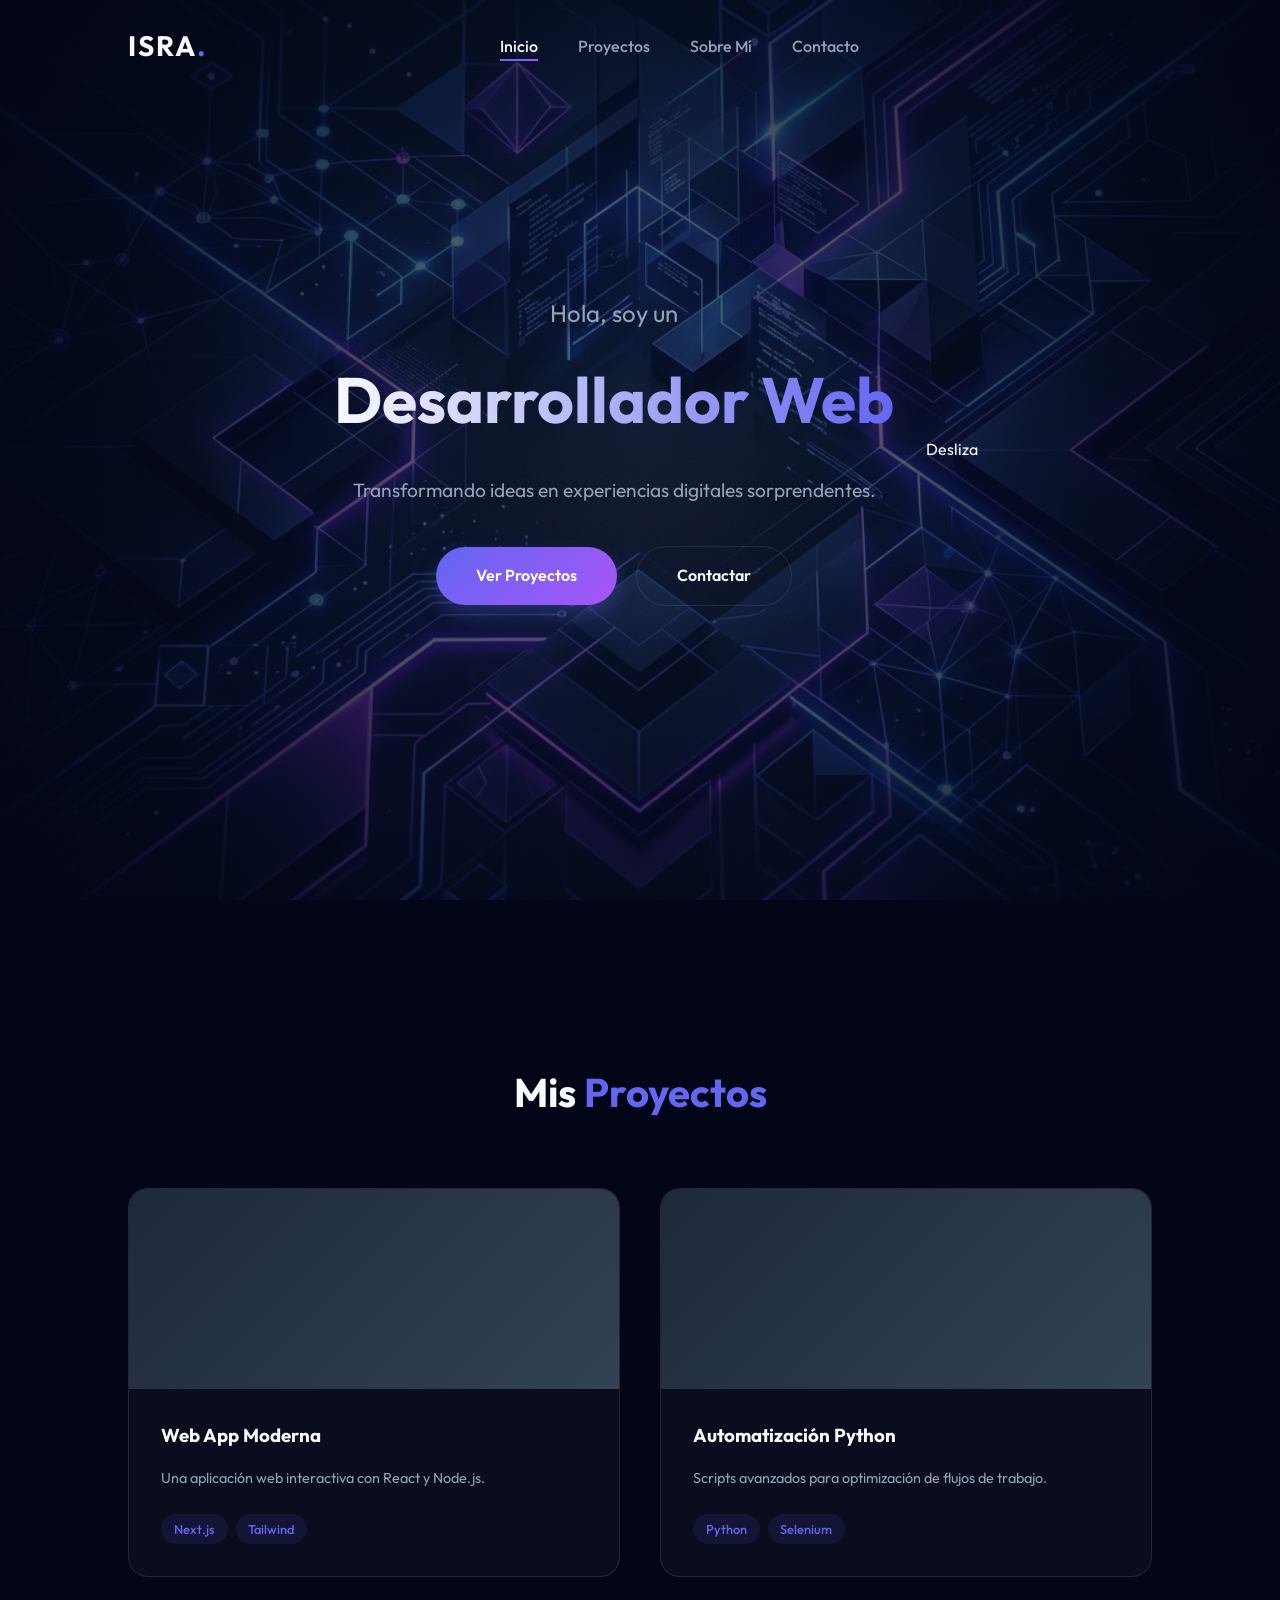
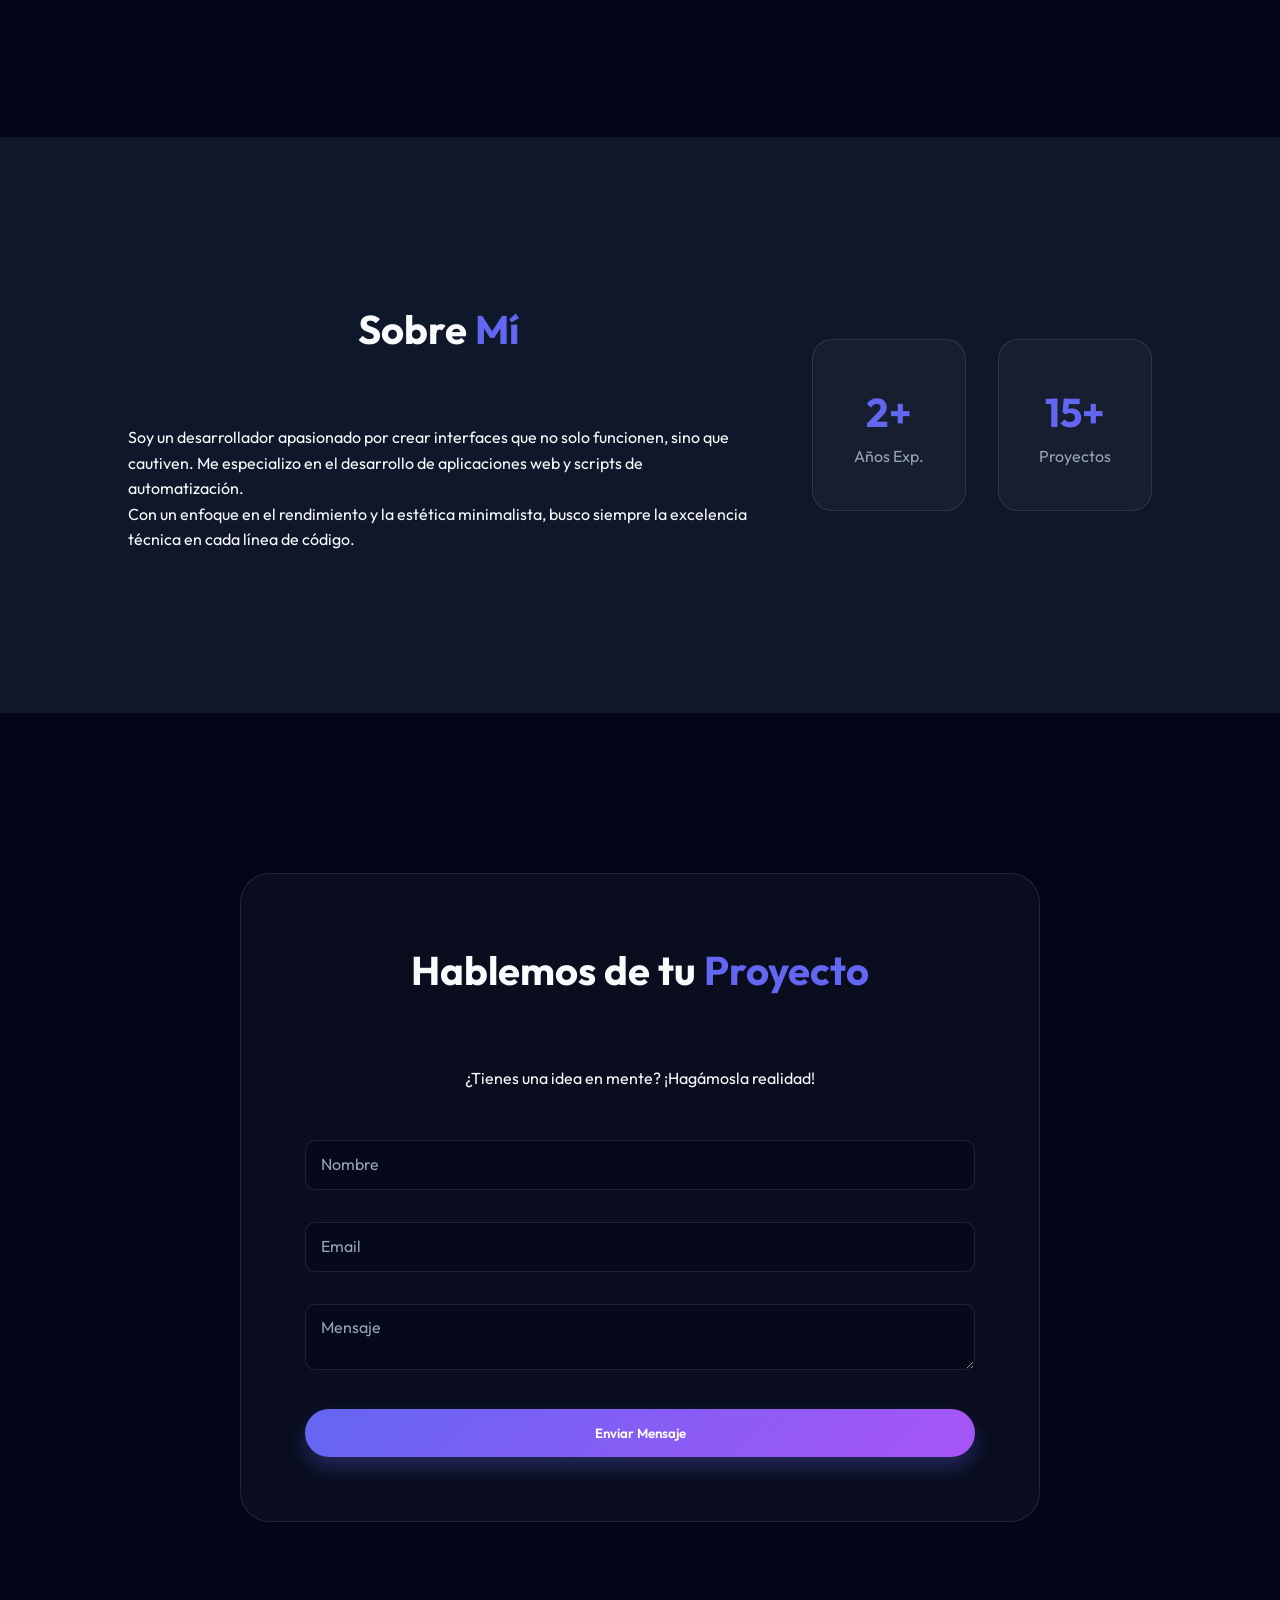
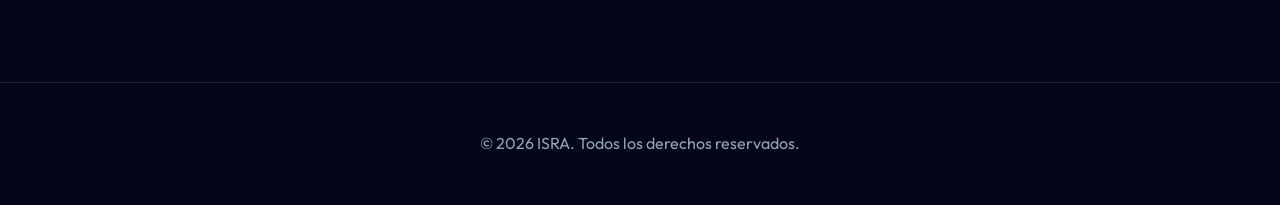
==== index.html @ c0fc1afe "feat: setup portfolio with premium design, SEO and Git prep" ====
<!DOCTYPE html>
<html lang="es">
<head>
    <meta charset="UTF-8">
    <meta name="viewport" content="width=device-width, initial-scale=1.0">
    <meta name="description" content="Desarrollador Full Stack & Especialista en Automatización - Transformando ideas en experiencias digitales sorprendentes.">
    
    <!-- Open Graph / Facebook -->
    <meta property="og:type" content="website">
    <meta property="og:url" content="https://tu-usuario.github.io/portafolio/">
    <meta property="og:title" content="ISRA | Desarrollador Interactivo">
    <meta property="og:description" content="Explora mis proyectos y habilidades en desarrollo web y automatización.">
    <meta property="og:image" content="assets/hero-bg.png">

    <!-- Twitter -->
    <meta property="twitter:card" content="summary_large_image">
    <meta property="twitter:title" content="ISRA | Desarrollador Interactivo">
    <meta property="twitter:description" content="Explora mis proyectos y habilidades en desarrollo web y automatización.">
    <meta property="twitter:image" content="assets/hero-bg.png">

    <title>ISRA | Portafolio Interactivo</title>
    
    <!-- Favicon -->
    <link rel="icon" type="image/png" href="assets/favicon.png">
    
    <!-- Google Fonts -->
    <link href="https://fonts.googleapis.com/css2?family=Outfit:wght@300;400;600;700&display=swap" rel="stylesheet">
    <link rel="stylesheet" href="style.css">
</head>
<body>
    <div class="cursor-glow"></div>
    
    <nav id="navbar">
        <div class="logo">ISRA<span>.</span></div>
        <ul class="nav-links">
            <li><a href="#home" class="active">Inicio</a></li>
            <li><a href="#projects">Proyectos</a></li>
            <li><a href="#about">Sobre Mí</a></li>
            <li><a href="#contact">Contacto</a></li>
        </ul>
        <div class="menu-toggle" id="mobile-menu">
            <span class="bar"></span>
            <span class="bar"></span>
            <span class="bar"></span>
        </div>
    </nav>

    <header id="home" class="hero-section">
        <div class="hero-content">
            <h2 class="reveal-text">Hola, soy un</h2>
            <h1 id="typing-text"></h1>
            <p class="reveal-text delay-1">Transformando ideas en experiencias digitales sorprendentes.</p>
            <div class="hero-btns reveal-text delay-2">
                <a href="#projects" class="btn btn-primary">Ver Proyectos</a>
                <a href="#contact" class="btn btn-secondary">Contactar</a>
            </div>
        </div>
        <div class="scroll-indicator">
            <div class="mouse"></div>
            <span>Desliza</span>
        </div>
    </header>

    <main>
        <section id="projects" class="section">
            <div class="container">
                <h2 class="section-title">Mis <span>Proyectos</span></h2>
                <div class="projects-grid">
                    <div class="project-card reveal">
                        <div class="project-img">
                            <div class="overlay"><span>Ver Detalles</span></div>
                        </div>
                        <div class="project-info">
                            <h3>Web App Moderna</h3>
                            <p>Una aplicación web interactiva con React y Node.js.</p>
                            <div class="tags">
                                <span class="tag">Next.js</span>
                                <span class="tag">Tailwind</span>
                            </div>
                        </div>
                    </div>
                    <div class="project-card reveal">
                        <div class="project-img">
                            <div class="overlay"><span>Ver Detalles</span></div>
                        </div>
                        <div class="project-info">
                            <h3>Automatización Python</h3>
                            <p>Scripts avanzados para optimización de flujos de trabajo.</p>
                            <div class="tags">
                                <span class="tag">Python</span>
                                <span class="tag">Selenium</span>
                            </div>
                        </div>
                    </div>
                </div>
            </div>
        </section>

        <section id="about" class="section alt-bg">
            <div class="container about-flex">
                <div class="about-text reveal">
                    <h2 class="section-title">Sobre <span>Mí</span></h2>
                    <p>Soy un desarrollador apasionado por crear interfaces que no solo funcionen, sino que cautiven. Me especializo en el desarrollo de aplicaciones web y scripts de automatización.</p>
                    <p>Con un enfoque en el rendimiento y la estética minimalista, busco siempre la excelencia técnica en cada línea de código.</p>
                </div>
                <div class="about-stats reveal delay-1">
                    <div class="stat-item">
                        <span class="number">2+</span>
                        <span class="label">Años Exp.</span>
                    </div>
                    <div class="stat-item">
                        <span class="number">15+</span>
                        <span class="label">Proyectos</span>
                    </div>
                </div>
            </div>
        </section>

        <section id="contact" class="section">
            <div class="container">
                <div class="contact-card reveal">
                    <h2 class="section-title">Hablemos de tu <span>Proyecto</span></h2>
                    <p>¿Tienes una idea en mente? ¡Hagámosla realidad!</p>
                    <form id="contact-form">
                        <div class="form-group">
                            <input type="text" id="name" required placeholder=" ">
                            <label for="name">Nombre</label>
                        </div>
                        <div class="form-group">
                            <input type="email" id="email" required placeholder=" ">
                            <label for="email">Email</label>
                        </div>
                        <div class="form-group">
                            <textarea id="message" required placeholder=" "></textarea>
                            <label for="message">Mensaje</label>
                        </div>
                        <button type="submit" class="btn btn-primary">Enviar Mensaje</button>
                    </form>
                </div>
            </div>
        </section>
    </main>

    <footer class="footer">
        <p>&copy; 2026 ISRA. Todos los derechos reservados.</p>
    </footer>

    <script src="script.js"></script>
</body>
</html>
---- style.css ----
:root {
    --primary-color: #6366f1;
    --secondary-color: #a855f7;
    --bg-dark: #0f172a;
    --bg-darker: #020617;
    --text-light: #f8fafc;
    --text-muted: #94a3b8;
    --glass-bg: rgba(255, 255, 255, 0.03);
    --glass-border: rgba(255, 255, 255, 0.1);
    --transition: all 0.3s cubic-bezier(0.4, 0, 0.2, 1);
}

* {
    margin: 0;
    padding: 0;
    box-sizing: border-box;
    font-family: 'Outfit', sans-serif;
}

html {
    scroll-behavior: smooth;
}

body {
    background-color: var(--bg-darker);
    color: var(--text-light);
    line-height: 1.6;
    overflow-x: hidden;
}

/* Cursor Glow */
.cursor-glow {
    position: fixed;
    width: 300px;
    height: 300px;
    background: radial-gradient(circle, rgba(99, 102, 241, 0.15) 0%, transparent 70%);
    border-radius: 50%;
    pointer-events: none;
    z-index: -1;
    transform: translate(-50%, -50%);
    transition: width 0.3s, height 0.3s;
}

/* Navbar */
nav {
    position: fixed;
    top: 0;
    width: 100%;
    padding: 1.5rem 10%;
    display: flex;
    justify-content: space-between;
    align-items: center;
    z-index: 1000;
    transition: var(--transition);
    background: transparent;
}

nav.scrolled {
    background: rgba(2, 6, 23, 0.8);
    backdrop-filter: blur(10px);
    padding: 1rem 10%;
    border-bottom: 1px solid var(--glass-border);
}

.logo {
    font-size: 1.75rem;
    font-weight: 700;
    letter-spacing: 2px;
}

.logo span {
    color: var(--primary-color);
}

.nav-links {
    display: flex;
    list-style: none;
    gap: 2.5rem;
}

.nav-links a {
    text-decoration: none;
    color: var(--text-muted);
    font-weight: 500;
    transition: var(--transition);
    position: relative;
}

.nav-links a:hover, .nav-links a.active {
    color: var(--text-light);
}

.nav-links a::after {
    content: '';
    position: absolute;
    bottom: -5px;
    left: 0;
    width: 0;
    height: 2px;
    background: linear-gradient(90deg, var(--primary-color), var(--secondary-color));
    transition: var(--transition);
}

.nav-links a:hover::after, .nav-links a.active::after {
    width: 100%;
}

/* Hero Section */
.hero-section {
    height: 100vh;
    display: flex;
    align-items: center;
    justify-content: center;
    text-align: center;
    position: relative;
    background: radial-gradient(circle at center, rgba(15, 23, 42, 0.5) 0%, var(--bg-darker) 100%),
                url('assets/hero-bg.png') no-repeat center center/cover;
}

.hero-content {
    max-width: 800px;
    padding: 0 2rem;
    z-index: 10;
}

.hero-content h2 {
    font-size: 1.5rem;
    font-weight: 400;
    color: var(--text-muted);
    margin-bottom: 1rem;
}

.hero-content h1 {
    font-size: 4rem;
    font-weight: 700;
    margin-bottom: 1.5rem;
    background: linear-gradient(to right, var(--text-light), var(--primary-color));
    -webkit-background-clip: text;
    -webkit-text-fill-color: transparent;
}

.hero-content p {
    font-size: 1.2rem;
    color: var(--text-muted);
    margin-bottom: 2.5rem;
}

.btn {
    padding: 1rem 2.5rem;
    border-radius: 50px;
    font-weight: 600;
    text-decoration: none;
    transition: var(--transition);
    display: inline-block;
}

.btn-primary {
    background: linear-gradient(135deg, var(--primary-color), var(--secondary-color));
    color: white;
    border: none;
    box-shadow: 0 10px 20px rgba(99, 102, 241, 0.3);
}

.btn-primary:hover {
    transform: translateY(-3px);
    box-shadow: 0 15px 30px rgba(99, 102, 241, 0.5);
}

.btn-secondary {
    background: transparent;
    color: var(--text-light);
    border: 1px solid var(--glass-border);
    margin-left: 1rem;
}

.btn-secondary:hover {
    background: var(--glass-bg);
    border-color: var(--primary-color);
}

/* Sections */
.section {
    padding: 10rem 10%;
}

.alt-bg {
    background-color: var(--bg-dark);
}

.container {
    max-width: 1200px;
    margin: 0 auto;
}

.section-title {
    font-size: 2.5rem;
    margin-bottom: 4rem;
    text-align: center;
}

.section-title span {
    color: var(--primary-color);
}

/* Project Cards */
.projects-grid {
    display: grid;
    grid-template-columns: repeat(auto-fit, minmax(350px, 1fr));
    gap: 2.5rem;
}

.project-card {
    background: var(--glass-bg);
    border: 1px solid var(--glass-border);
    border-radius: 20px;
    overflow: hidden;
    transition: var(--transition);
}

.project-card:hover {
    transform: translateY(-10px);
    border-color: var(--primary-color);
    background: rgba(255, 255, 255, 0.05);
}

.project-img {
    height: 200px;
    background: linear-gradient(135deg, #1e293b, #334155);
    position: relative;
    overflow: hidden;
}

.overlay {
    position: absolute;
    inset: 0;
    background: rgba(99, 102, 241, 0.8);
    display: flex;
    align-items: center;
    justify-content: center;
    opacity: 0;
    transition: var(--transition);
}

.project-card:hover .overlay {
    opacity: 1;
}

.project-info {
    padding: 2rem;
}

.project-info h3 {
    margin-bottom: 1rem;
}

.project-info p {
    color: var(--text-muted);
    font-size: 0.9rem;
    margin-bottom: 1.5rem;
}

.tags {
    display: flex;
    gap: 0.5rem;
}

.tag {
    background: rgba(99, 102, 241, 0.1);
    color: var(--primary-color);
    padding: 0.3rem 0.8rem;
    border-radius: 20px;
    font-size: 0.8rem;
    font-weight: 500;
}

/* About Section */
.about-flex {
    display: flex;
    align-items: center;
    gap: 4rem;
}

.about-text {
    flex: 1;
}

.about-stats {
    display: grid;
    grid-template-columns: 1fr 1fr;
    gap: 2rem;
}

.stat-item {
    background: var(--glass-bg);
    padding: 2.5rem;
    border-radius: 20px;
    text-align: center;
    border: 1px solid var(--glass-border);
}

.number {
    display: block;
    font-size: 2.5rem;
    font-weight: 700;
    color: var(--primary-color);
}

.label {
    color: var(--text-muted);
}

/* Contact Card */
.contact-card {
    background: var(--glass-bg);
    border: 1px solid var(--glass-border);
    padding: 4rem;
    border-radius: 30px;
    text-align: center;
    max-width: 800px;
    margin: 0 auto;
}

form {
    margin-top: 3rem;
    display: grid;
    gap: 2rem;
}

.form-group {
    position: relative;
}

input, textarea {
    width: 100%;
    padding: 1rem;
    background: rgba(2, 6, 23, 0.5);
    border: 1px solid var(--glass-border);
    border-radius: 10px;
    color: white;
    outline: none;
    transition: var(--transition);
}

input:focus, textarea:focus {
    border-color: var(--primary-color);
    background: rgba(2, 6, 23, 0.8);
}

label {
    position: absolute;
    left: 1rem;
    top: 50%;
    transform: translateY(-50%);
    color: var(--text-muted);
    pointer-events: none;
    transition: var(--transition);
}

textarea ~ label {
    top: 1.5rem;
}

input:focus ~ label, input:not(:placeholder-shown) ~ label,
textarea:focus ~ label, textarea:not(:placeholder-shown) ~ label {
    top: -10px;
    left: 10px;
    font-size: 0.8rem;
    color: var(--primary-color);
    background: var(--bg-darker);
    padding: 0 5px;
}

/* Footer */
.footer {
    padding: 3rem;
    text-align: center;
    border-top: 1px solid var(--glass-border);
    color: var(--text-muted);
}

/* Animations */
.reveal {
    opacity: 0;
    transform: translateY(30px);
    transition: all 0.8s ease-out;
}

.reveal.active {
    opacity: 1;
    transform: translateY(0);
}

.reveal-text {
    opacity: 0;
    animation: fadeInUp 0.8s forwards;
}

.delay-1 { animation-delay: 0.2s; }
.delay-2 { animation-delay: 0.4s; }

@keyframes fadeInUp {
    from {
        opacity: 0;
        transform: translateY(20px);
    }
    to {
        opacity: 1;
        transform: translateY(0);
    }
}

/* Mobile Responsive */
@media (max-width: 768px) {
    .nav-links {
        display: none;
    }
    
    .hero-content h1 {
        font-size: 2.5rem;
    }
    
    .about-flex {
        flex-direction: column;
    }
    
    .section {
        padding: 5rem 5%;
    }
}
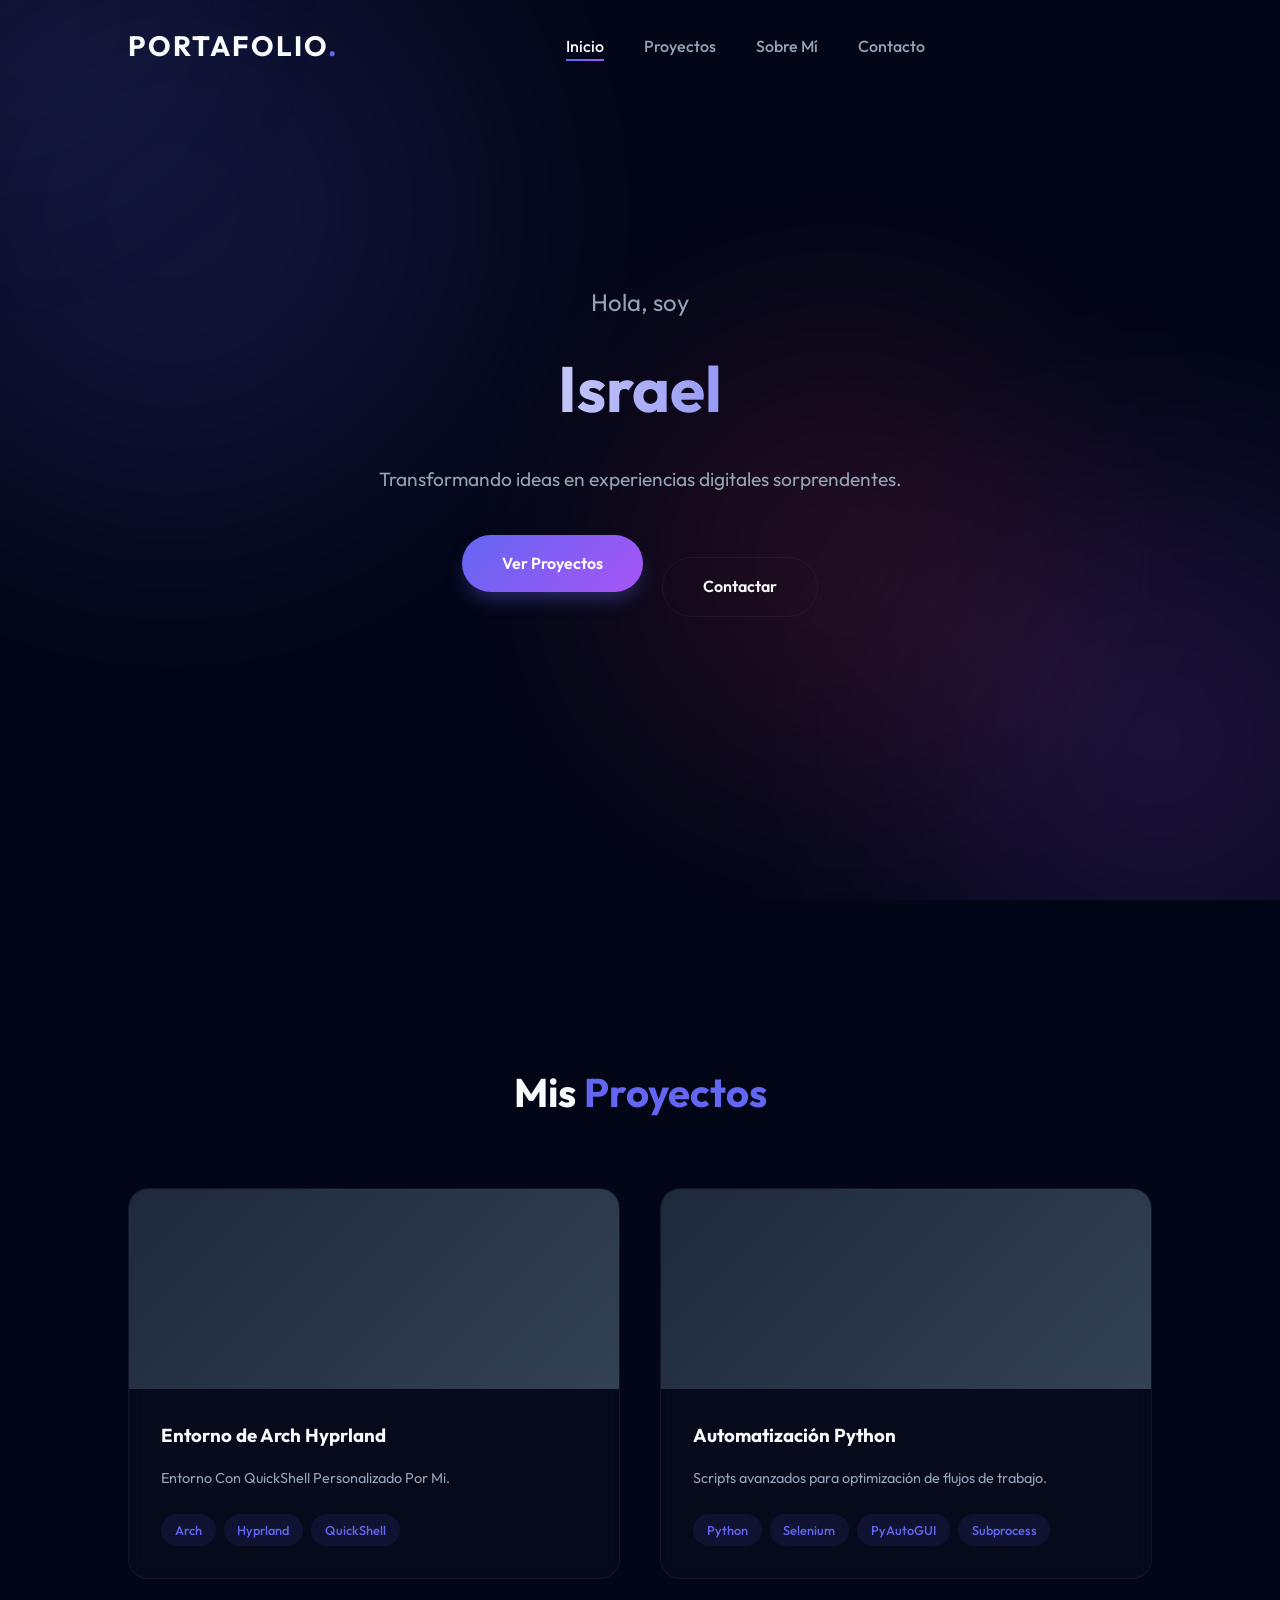
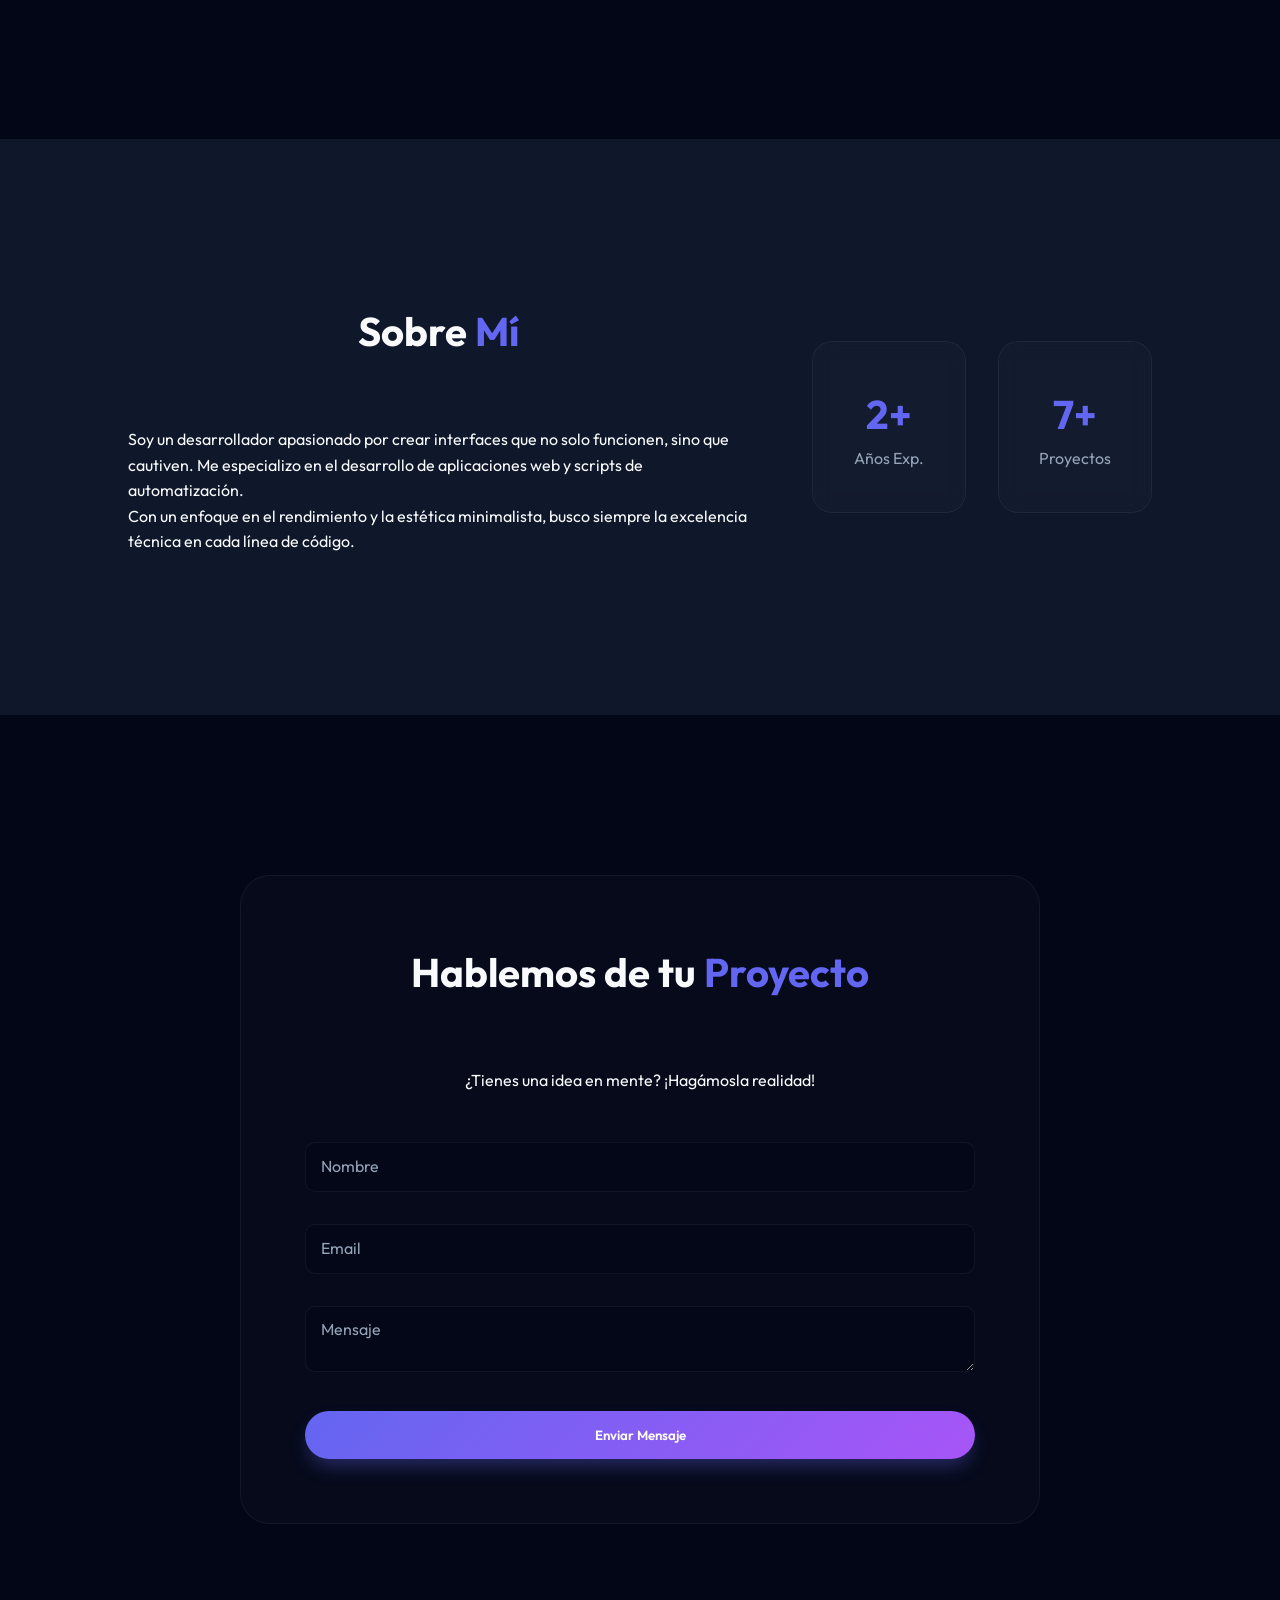
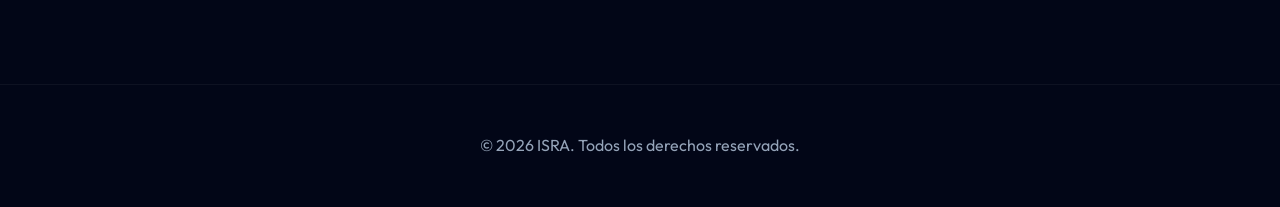
==== commit babb4e78: "Actualizacion de portafolio: index.html, style.css, script.js y paginas_web Co-Authored-By: Claude O" ====
--- a/index.html
+++ b/index.html
@@ -1,10 +1,12 @@
 <!DOCTYPE html>
 <html lang="es">
+
 <head>
     <meta charset="UTF-8">
     <meta name="viewport" content="width=device-width, initial-scale=1.0">
-    <meta name="description" content="Desarrollador Full Stack & Especialista en Automatización - Transformando ideas en experiencias digitales sorprendentes.">
-    
+    <meta name="description"
+        content="Desarrollador Full Stack & Especialista en Automatización - Transformando ideas en experiencias digitales sorprendentes.">
+
     <!-- Open Graph / Facebook -->
     <meta property="og:type" content="website">
     <meta property="og:url" content="https://tu-usuario.github.io/portafolio/">
@@ -15,23 +17,31 @@
     <!-- Twitter -->
     <meta property="twitter:card" content="summary_large_image">
     <meta property="twitter:title" content="ISRA | Desarrollador Interactivo">
-    <meta property="twitter:description" content="Explora mis proyectos y habilidades en desarrollo web y automatización.">
+    <meta property="twitter:description"
+        content="Explora mis proyectos y habilidades en desarrollo web y automatización.">
     <meta property="twitter:image" content="assets/hero-bg.png">
 
     <title>ISRA | Portafolio Interactivo</title>
-    
+
     <!-- Favicon -->
     <link rel="icon" type="image/png" href="assets/favicon.png">
-    
+
     <!-- Google Fonts -->
     <link href="https://fonts.googleapis.com/css2?family=Outfit:wght@300;400;600;700&display=swap" rel="stylesheet">
     <link rel="stylesheet" href="style.css">
 </head>
+
 <body>
+    <div class="scroll-progress"></div>
     <div class="cursor-glow"></div>
-    
+    <div class="background-blobs">
+        <div class="blob blob-1"></div>
+        <div class="blob blob-2"></div>
+        <div class="blob blob-3"></div>
+    </div>
+
     <nav id="navbar">
-        <div class="logo">ISRA<span>.</span></div>
+        <div class="logo">PORTAFOLIO<span>.</span></div>
         <ul class="nav-links">
             <li><a href="#home" class="active">Inicio</a></li>
             <li><a href="#projects">Proyectos</a></li>
@@ -47,7 +57,7 @@
 
     <header id="home" class="hero-section">
         <div class="hero-content">
-            <h2 class="reveal-text">Hola, soy un</h2>
+            <h2 class="reveal-text">Hola, soy</h2>
             <h1 id="typing-text"></h1>
             <p class="reveal-text delay-1">Transformando ideas en experiencias digitales sorprendentes.</p>
             <div class="hero-btns reveal-text delay-2">
@@ -57,29 +67,30 @@
         </div>
         <div class="scroll-indicator">
             <div class="mouse"></div>
-            <span>Desliza</span>
+            <span></span>
         </div>
     </header>
 
     <main>
         <section id="projects" class="section">
             <div class="container">
-                <h2 class="section-title">Mis <span>Proyectos</span></h2>
+                <h2 class="section-title reveal">Mis <span>Proyectos</span></h2>
                 <div class="projects-grid">
-                    <div class="project-card reveal">
+                    <div class="project-card reveal-left">
                         <div class="project-img">
                             <div class="overlay"><span>Ver Detalles</span></div>
                         </div>
                         <div class="project-info">
-                            <h3>Web App Moderna</h3>
-                            <p>Una aplicación web interactiva con React y Node.js.</p>
+                            <h3>Entorno de Arch Hyprland</h3>
+                            <p>Entorno Con QuickShell Personalizado Por Mi.</p>
                             <div class="tags">
-                                <span class="tag">Next.js</span>
-                                <span class="tag">Tailwind</span>
+                                <span class="tag">Arch</span>
+                                <span class="tag">Hyprland</span>
+                                <span class="tag">QuickShell</span>
                             </div>
                         </div>
                     </div>
-                    <div class="project-card reveal">
+                    <div class="project-card reveal-right delay-1">
                         <div class="project-img">
                             <div class="overlay"><span>Ver Detalles</span></div>
                         </div>
@@ -89,6 +100,8 @@
                             <div class="tags">
                                 <span class="tag">Python</span>
                                 <span class="tag">Selenium</span>
+                                <span class="tag">PyAutoGUI</span>
+                                <span class="tag">Subprocess</span>
                             </div>
                         </div>
                     </div>
@@ -98,18 +111,20 @@
 
         <section id="about" class="section alt-bg">
             <div class="container about-flex">
-                <div class="about-text reveal">
+                <div class="about-text reveal-left">
                     <h2 class="section-title">Sobre <span>Mí</span></h2>
-                    <p>Soy un desarrollador apasionado por crear interfaces que no solo funcionen, sino que cautiven. Me especializo en el desarrollo de aplicaciones web y scripts de automatización.</p>
-                    <p>Con un enfoque en el rendimiento y la estética minimalista, busco siempre la excelencia técnica en cada línea de código.</p>
+                    <p>Soy un desarrollador apasionado por crear interfaces que no solo funcionen, sino que cautiven. Me
+                        especializo en el desarrollo de aplicaciones web y scripts de automatización.</p>
+                    <p>Con un enfoque en el rendimiento y la estética minimalista, busco siempre la excelencia técnica
+                        en cada línea de código.</p>
                 </div>
-                <div class="about-stats reveal delay-1">
-                    <div class="stat-item">
+                <div class="about-stats reveal-right delay-1">
+                    <div class="stat-item reveal-scale delay-2">
                         <span class="number">2+</span>
                         <span class="label">Años Exp.</span>
                     </div>
-                    <div class="stat-item">
-                        <span class="number">15+</span>
+                    <div class="stat-item reveal-scale delay-3">
+                        <span class="number">7+</span>
                         <span class="label">Proyectos</span>
                     </div>
                 </div>
@@ -118,33 +133,34 @@
 
         <section id="contact" class="section">
             <div class="container">
-                <div class="contact-card reveal">
-                    <h2 class="section-title">Hablemos de tu <span>Proyecto</span></h2>
-                    <p>¿Tienes una idea en mente? ¡Hagámosla realidad!</p>
+                <div class="contact-card reveal-scale">
+                    <h2 class="section-title reveal">Hablemos de tu <span>Proyecto</span></h2>
+                    <p class="reveal delay-1">¿Tienes una idea en mente? ¡Hagámosla realidad!</p>
                     <form id="contact-form">
-                        <div class="form-group">
+                        <div class="form-group reveal delay-1">
                             <input type="text" id="name" required placeholder=" ">
                             <label for="name">Nombre</label>
                         </div>
-                        <div class="form-group">
+                        <div class="form-group reveal delay-2">
                             <input type="email" id="email" required placeholder=" ">
                             <label for="email">Email</label>
                         </div>
-                        <div class="form-group">
+                        <div class="form-group reveal delay-3">
                             <textarea id="message" required placeholder=" "></textarea>
                             <label for="message">Mensaje</label>
                         </div>
-                        <button type="submit" class="btn btn-primary">Enviar Mensaje</button>
+                        <button type="submit" class="btn btn-primary reveal delay-4">Enviar Mensaje</button>
                     </form>
                 </div>
             </div>
         </section>
     </main>
 
-    <footer class="footer">
+    <footer class="footer reveal">
         <p>&copy; 2026 ISRA. Todos los derechos reservados.</p>
     </footer>
 
     <script src="script.js"></script>
 </body>
+
 </html>
--- a/style.css
+++ b/style.css
@@ -1,13 +1,15 @@
 :root {
     --primary-color: #6366f1;
     --secondary-color: #a855f7;
+    --accent-color: #f43f5e;
     --bg-dark: #0f172a;
     --bg-darker: #020617;
     --text-light: #f8fafc;
     --text-muted: #94a3b8;
-    --glass-bg: rgba(255, 255, 255, 0.03);
-    --glass-border: rgba(255, 255, 255, 0.1);
-    --transition: all 0.3s cubic-bezier(0.4, 0, 0.2, 1);
+    --glass-bg: rgba(255, 255, 255, 0.02);
+    --glass-border: rgba(255, 255, 255, 0.05);
+    --glass-glow: rgba(99, 102, 241, 0.1);
+    --transition: all 0.4s cubic-bezier(0.23, 1, 0.32, 1);
 }
 
 * {
@@ -31,14 +33,70 @@
 /* Cursor Glow */
 .cursor-glow {
     position: fixed;
-    width: 300px;
-    height: 300px;
-    background: radial-gradient(circle, rgba(99, 102, 241, 0.15) 0%, transparent 70%);
+    width: 600px;
+    height: 600px;
+    background: radial-gradient(circle, rgba(99, 102, 241, 0.08) 0%, transparent 70%);
     border-radius: 50%;
     pointer-events: none;
     z-index: -1;
     transform: translate(-50%, -50%);
     transition: width 0.3s, height 0.3s;
+    filter: blur(40px);
+}
+
+/* Background Blobs */
+.background-blobs {
+    position: fixed;
+    top: 0;
+    left: 0;
+    width: 100%;
+    height: 100%;
+    z-index: -2;
+    overflow: hidden;
+    background: var(--bg-darker);
+}
+
+.blob {
+    position: absolute;
+    width: 600px;
+    height: 600px;
+    background: linear-gradient(135deg, var(--primary-color), var(--secondary-color));
+    filter: blur(120px);
+    border-radius: 50%;
+    opacity: 0.15;
+    animation: move 25s infinite alternate ease-in-out;
+}
+
+.blob-1 {
+    top: -10%;
+    left: -10%;
+    background: var(--primary-color);
+    animation-delay: 0s;
+}
+
+.blob-2 {
+    bottom: -10%;
+    right: -10%;
+    background: var(--secondary-color);
+    animation-delay: -5s;
+    width: 500px;
+    height: 500px;
+}
+
+.blob-3 {
+    top: 40%;
+    left: 50%;
+    background: var(--accent-color);
+    animation-delay: -10s;
+    width: 400px;
+    height: 400px;
+}
+
+@keyframes move {
+    0% { transform: translate(0, 0) scale(1); }
+    33% { transform: translate(100px, 50px) scale(1.1); }
+    66% { transform: translate(-50px, 120px) scale(0.9); }
+    100% { transform: translate(0, 0) scale(1); }
 }
 
 /* Navbar */
@@ -56,10 +114,11 @@
 }
 
 nav.scrolled {
-    background: rgba(2, 6, 23, 0.8);
-    backdrop-filter: blur(10px);
-    padding: 1rem 10%;
+    background: rgba(2, 6, 23, 0.7);
+    backdrop-filter: blur(15px);
+    padding: 0.8rem 10%;
     border-bottom: 1px solid var(--glass-border);
+    box-shadow: 0 10px 30px -10px rgba(0, 0, 0, 0.3);
 }
 
 .logo {
@@ -86,7 +145,8 @@
     position: relative;
 }
 
-.nav-links a:hover, .nav-links a.active {
+.nav-links a:hover,
+.nav-links a.active {
     color: var(--text-light);
 }
 
@@ -101,7 +161,8 @@
     transition: var(--transition);
 }
 
-.nav-links a:hover::after, .nav-links a.active::after {
+.nav-links a:hover::after,
+.nav-links a.active::after {
     width: 100%;
 }
 
@@ -113,8 +174,7 @@
     justify-content: center;
     text-align: center;
     position: relative;
-    background: radial-gradient(circle at center, rgba(15, 23, 42, 0.5) 0%, var(--bg-darker) 100%),
-                url('assets/hero-bg.png') no-repeat center center/cover;
+    overflow: hidden;
 }
 
 .hero-content {
@@ -158,12 +218,29 @@
     background: linear-gradient(135deg, var(--primary-color), var(--secondary-color));
     color: white;
     border: none;
-    box-shadow: 0 10px 20px rgba(99, 102, 241, 0.3);
+    box-shadow: 0 10px 20px -5px rgba(99, 102, 241, 0.4);
+    position: relative;
+    overflow: hidden;
+}
+
+.btn-primary::before {
+    content: '';
+    position: absolute;
+    top: 0;
+    left: -100%;
+    width: 100%;
+    height: 100%;
+    background: linear-gradient(90deg, transparent, rgba(255, 255, 255, 0.2), transparent);
+    transition: 0.5s;
+}
+
+.btn-primary:hover::before {
+    left: 100%;
 }
 
 .btn-primary:hover {
-    transform: translateY(-3px);
-    box-shadow: 0 15px 30px rgba(99, 102, 241, 0.5);
+    transform: translateY(-5px) scale(1.02);
+    box-shadow: 0 20px 40px -10px rgba(99, 102, 241, 0.6);
 }
 
 .btn-secondary {
@@ -171,11 +248,13 @@
     color: var(--text-light);
     border: 1px solid var(--glass-border);
     margin-left: 1rem;
+    backdrop-filter: blur(5px);
 }
 
 .btn-secondary:hover {
-    background: var(--glass-bg);
+    background: rgba(255, 255, 255, 0.05);
     border-color: var(--primary-color);
+    transform: translateY(-3px);
 }
 
 /* Sections */
@@ -215,12 +294,14 @@
     border-radius: 20px;
     overflow: hidden;
     transition: var(--transition);
+    backdrop-filter: blur(10px);
 }
 
 .project-card:hover {
-    transform: translateY(-10px);
-    border-color: var(--primary-color);
-    background: rgba(255, 255, 255, 0.05);
+    transform: translateY(-12px) scale(1.02);
+    border-color: rgba(99, 102, 241, 0.5);
+    background: rgba(255, 255, 255, 0.04);
+    box-shadow: 0 20px 40px -15px rgba(0, 0, 0, 0.5);
 }
 
 .project-img {
@@ -271,6 +352,14 @@
     border-radius: 20px;
     font-size: 0.8rem;
     font-weight: 500;
+    transition: var(--transition);
+    border: 1px solid transparent;
+}
+
+.project-card:hover .tag {
+    border-color: rgba(99, 102, 241, 0.3);
+    background: rgba(99, 102, 241, 0.15);
+    transform: translateY(-2px);
 }
 
 /* About Section */
@@ -296,6 +385,14 @@
     border-radius: 20px;
     text-align: center;
     border: 1px solid var(--glass-border);
+    backdrop-filter: blur(10px);
+    transition: var(--transition);
+}
+
+.stat-item:hover {
+    transform: translateY(-5px);
+    background: rgba(255, 255, 255, 0.04);
+    border-color: var(--primary-color);
 }
 
 .number {
@@ -330,7 +427,8 @@
     position: relative;
 }
 
-input, textarea {
+input,
+textarea {
     width: 100%;
     padding: 1rem;
     background: rgba(2, 6, 23, 0.5);
@@ -341,7 +439,8 @@
     transition: var(--transition);
 }
 
-input:focus, textarea:focus {
+input:focus,
+textarea:focus {
     border-color: var(--primary-color);
     background: rgba(2, 6, 23, 0.8);
 }
@@ -356,12 +455,14 @@
     transition: var(--transition);
 }
 
-textarea ~ label {
+textarea~label {
     top: 1.5rem;
 }
 
-input:focus ~ label, input:not(:placeholder-shown) ~ label,
-textarea:focus ~ label, textarea:not(:placeholder-shown) ~ label {
+input:focus~label,
+input:not(:placeholder-shown)~label,
+textarea:focus~label,
+textarea:not(:placeholder-shown)~label {
     top: -10px;
     left: 10px;
     font-size: 0.8rem;
@@ -378,16 +479,50 @@
     color: var(--text-muted);
 }
 
+/* Scroll Progress Bar */
+.scroll-progress {
+    position: fixed;
+    top: 0;
+    left: 0;
+    height: 3px;
+    width: 0%;
+    background: linear-gradient(90deg, var(--primary-color), var(--secondary-color), var(--accent-color));
+    z-index: 9999;
+    transition: width 0.1s linear;
+    box-shadow: 0 0 8px rgba(99, 102, 241, 0.6);
+}
+
 /* Animations */
 .reveal {
     opacity: 0;
-    transform: translateY(30px);
-    transition: all 0.8s ease-out;
-}
-
-.reveal.active {
+    transform: translateY(40px);
+    transition: opacity 0.8s ease-out, transform 0.8s ease-out;
+}
+
+.reveal-left {
+    opacity: 0;
+    transform: translateX(-50px);
+    transition: opacity 0.8s ease-out, transform 0.8s ease-out;
+}
+
+.reveal-right {
+    opacity: 0;
+    transform: translateX(50px);
+    transition: opacity 0.8s ease-out, transform 0.8s ease-out;
+}
+
+.reveal-scale {
+    opacity: 0;
+    transform: scale(0.85) translateY(20px);
+    transition: opacity 0.7s ease-out, transform 0.7s ease-out;
+}
+
+.reveal.active,
+.reveal-left.active,
+.reveal-right.active,
+.reveal-scale.active {
     opacity: 1;
-    transform: translateY(0);
+    transform: none;
 }
 
 .reveal-text {
@@ -395,14 +530,32 @@
     animation: fadeInUp 0.8s forwards;
 }
 
-.delay-1 { animation-delay: 0.2s; }
-.delay-2 { animation-delay: 0.4s; }
+.delay-1 {
+    animation-delay: 0.2s;
+    transition-delay: 0.15s;
+}
+
+.delay-2 {
+    animation-delay: 0.4s;
+    transition-delay: 0.3s;
+}
+
+.delay-3 {
+    animation-delay: 0.6s;
+    transition-delay: 0.45s;
+}
+
+.delay-4 {
+    animation-delay: 0.8s;
+    transition-delay: 0.6s;
+}
 
 @keyframes fadeInUp {
     from {
         opacity: 0;
         transform: translateY(20px);
     }
+
     to {
         opacity: 1;
         transform: translateY(0);
@@ -414,16 +567,16 @@
     .nav-links {
         display: none;
     }
-    
+
     .hero-content h1 {
         font-size: 2.5rem;
     }
-    
+
     .about-flex {
         flex-direction: column;
     }
-    
+
     .section {
         padding: 5rem 5%;
     }
-}
+}
